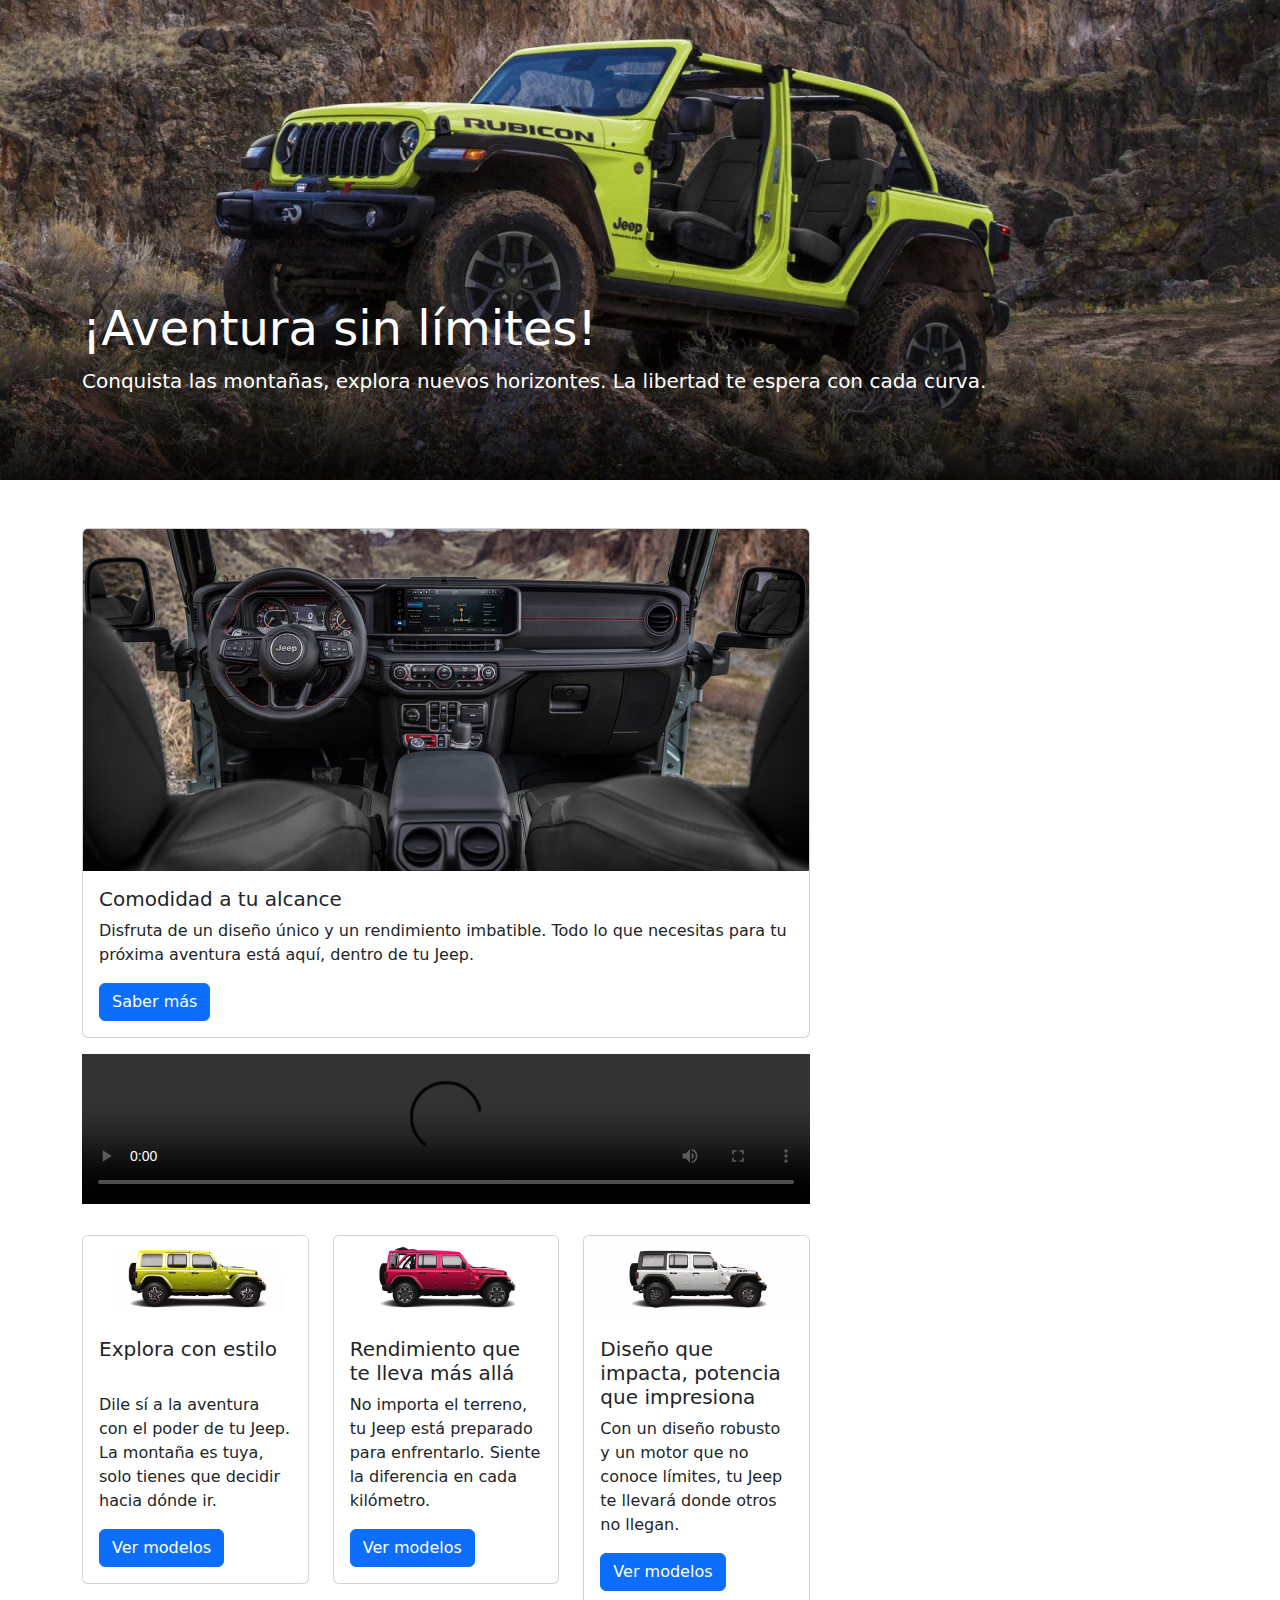
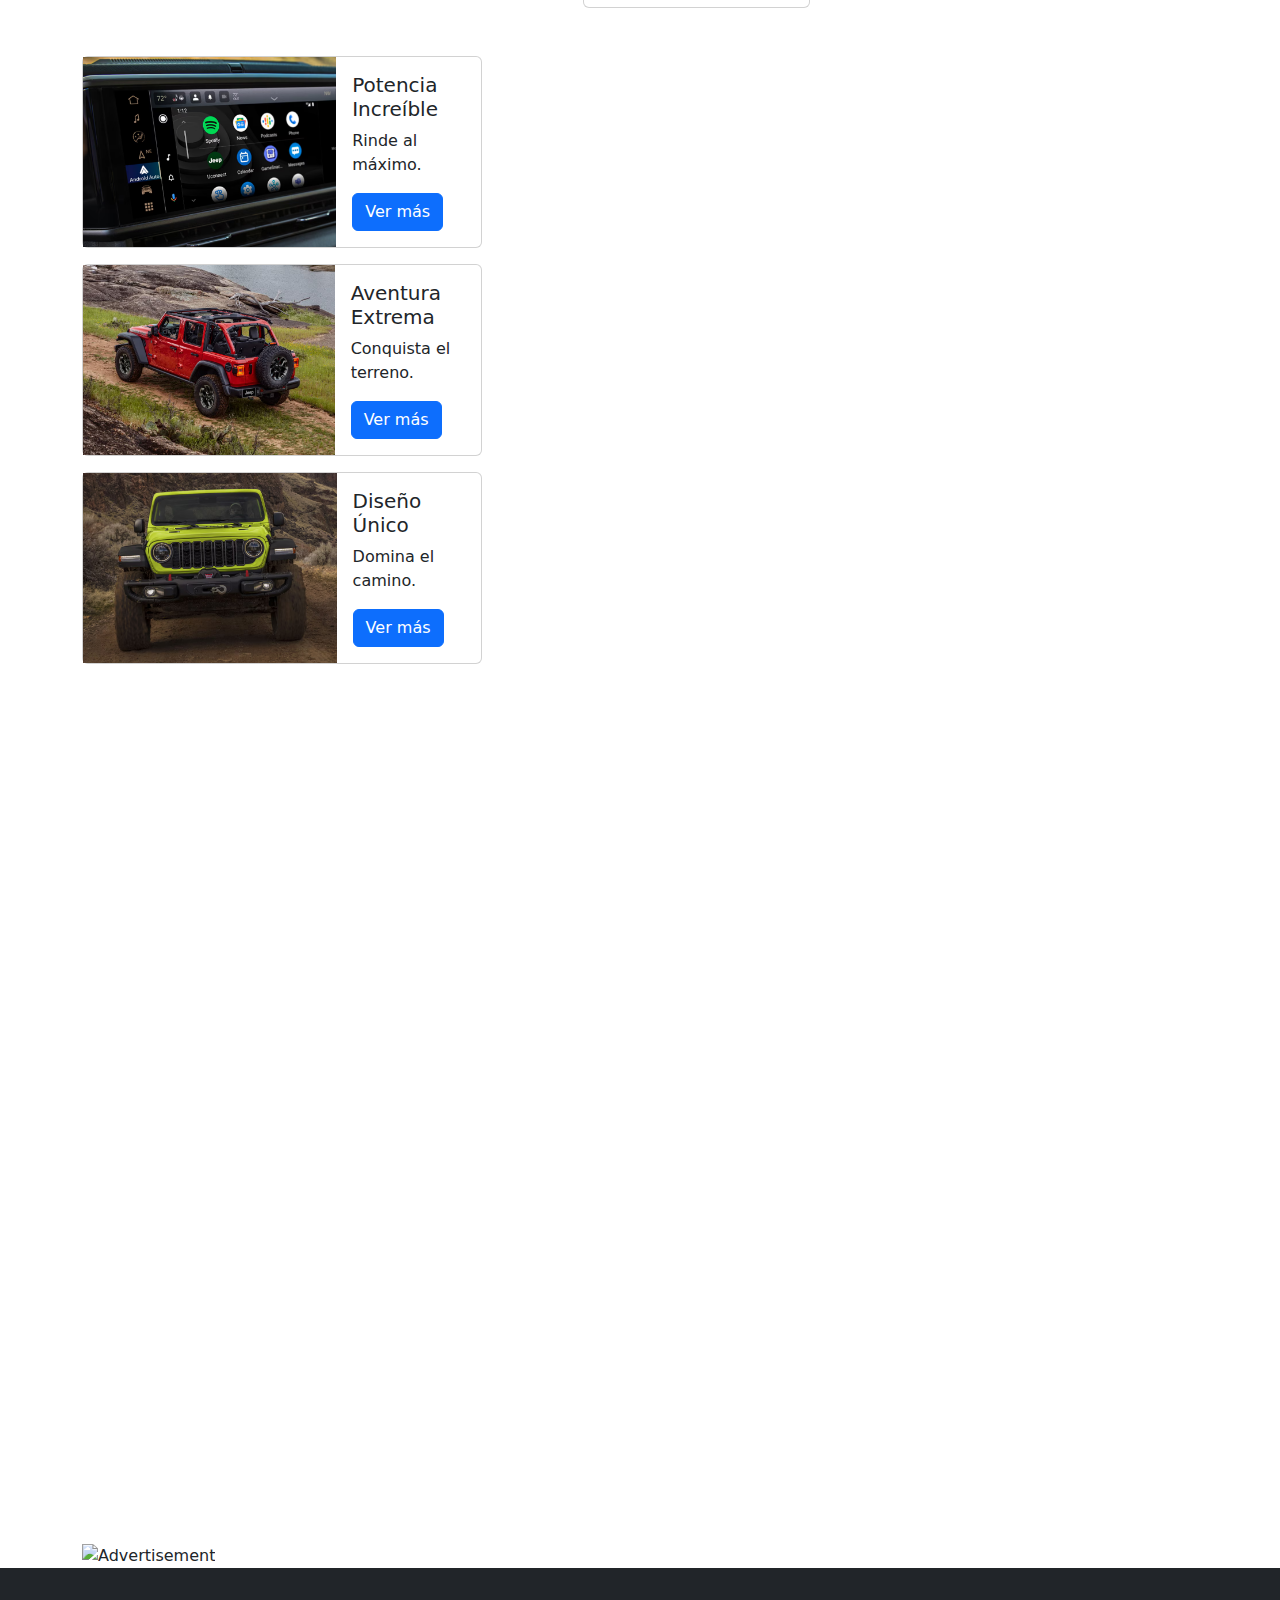
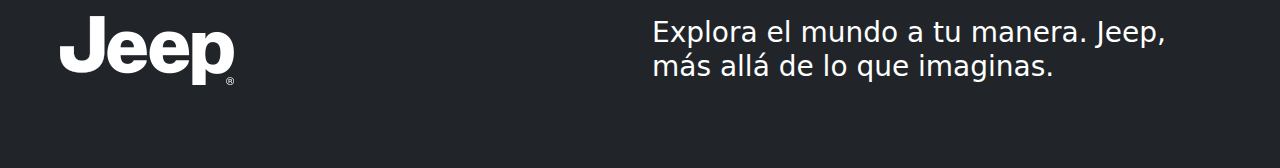
==== website-tag/index.html @ ccde7c2b "Newletter terminado con data layers y pixeles incluidos" ====
<!DOCTYPE html>
<html lang="en">
<head>
  <meta charset="UTF-8">
  <meta name="viewport" content="width=device-width, initial-scale=1.0">
  <link rel="stylesheet" href="style.css">
  <title>Boletín</title>
  <link href="https://cdn.jsdelivr.net/npm/bootstrap@5.3.3/dist/css/bootstrap.min.css" rel="stylesheet" integrity="sha384-QWTKZyjpPEjISv5WaRU9OFeRpok6YctnYmDr5pNlyT2bRjXh0JMhjY6hW+ALEwIH" crossorigin="anonymous">
</head>
<body>
  <div class="jumbotron jumbotron-fluid banner" style="background-image: url('images/2024-jeep-vlp-wrangler-cover-overview-mx-dk-v2.jpg.img.2880.jpg.avif');">
    <div class="container text-white banner-container">
      <h1 class="display-5 ">¡Aventura sin límites!</h1>
      <p class="lead">Conquista las montañas, explora nuevos horizontes. La libertad te espera con cada curva.</p>
    </div>
  </div>

  <div class="container mt-5">

     <div class="row g-5">
      <div class="col-8 column-left">
        <div class="card" style="width: 100%;">
          <img src="images/interior.jpg.avif" class="card-img-top" alt="...">
          <div class="card-body">
            <h5 class="card-title">Comodidad a tu alcance</h5>
            <p class="card-text">Disfruta de un diseño único y un rendimiento imbatible. Todo lo que necesitas para tu próxima aventura está aquí, dentro de tu Jeep.</p>
            <a href="#" class="btn btn-primary">Saber más</a>
          </div>
        </div>

        <div class="mt-3">
          <video id="video-anuncio" width="100%" height="auto" controls>
            <source src="https://lion.box.com/shared/static/6dds6v8f7323uedsgzostjl4fkvn8fxp.mp4" type="video/mp4">

          </video>
        </div>

        <div class="row mt-4">
          <div class="col">
            <div class="card container-jeep" style="width: 100%;">
              <img src="images/jeep-green.jpg.avif" class="card-img-top" alt="...">
              <div class="card-body">
                <h5 class="card-title">Explora con estilo <br> <br></h5>
                <p class="card-text">Dile sí a la aventura con el poder de tu Jeep. La montaña es tuya, solo tienes que decidir hacia dónde ir.</p>
                <a href="#" class="btn btn-primary">Ver modelos</a>
              </div>
            </div>
          </div>

          <div class="col">
            <div class="card container-jeep" style="width: 100%;">
              <img src="images/jeep-red.jpg.avif" class="card-img-top" alt="...">
              <div class="card-body">
                <h5 class="card-title">Rendimiento que te lleva más allá</h5>
                <p class="card-text">No importa el terreno, tu Jeep está preparado para enfrentarlo. Siente la diferencia en cada kilómetro.</p>
                <a href="#" class="btn btn-primary">Ver modelos</a>
              </div>
            </div>
          </div>

          <div class="col">
            <div class="card container-jeep" style="width: 100%;">
              <img src="images/jeep-white.jpg.avif" class="card-img-top" alt="...">
              <div class="card-body">
                <h5 class="card-title">Diseño que impacta, potencia que impresiona</h5>
                <p class="card-text">Con un diseño robusto y un motor que no conoce límites, tu Jeep te llevará donde otros no llegan.</p>
                <a href="#" class="btn btn-primary">Ver modelos</a>
              </div>
            </div>
          </div>

        </div>

      </div>
      <div class="col column-right">

        <div class="card card-right mb-3">
          <div class="d-flex">
            <!-- Imagen a la izquierda -->
            <div style="background-image: url('images/radio.jpg.avif');" class="img-right" ></div>
            <!-- Contenido de la card a la derecha -->
            <div class="card-body">
              <h5 class="card-title">Potencia Increíble</h5>
              <p class="card-text">Rinde al máximo.</p>
              <a href="#" class="btn btn-primary">Ver más</a>
            </div>
          </div>
        </div>



        <div class="card card-right mt-3">
          <div class="d-flex">
            <!-- Imagen a la izquierda -->
            <div style="background-image: url('images/red.jpg.avif');" class="img-right" ></div>

            <!-- Contenido de la card a la derecha -->
            <div class="card-body">
              <h5 class="card-title">Aventura Extrema</h5>
              <p class="card-text">Conquista el terreno.</p>
              <a href="#" class="btn btn-primary">Ver más</a>
            </div>
          </div>
        </div>

        <div class="card card-right my-3">
          <div class="d-flex">
            <!-- Imagen a la izquierda -->
            <div style="background-image: url('images/Front.jpg.avif'); width: 85%;" class="img-right"></div>

            <!-- Contenido de la card a la derecha -->
            <div class="card-body">
              <h5 class="card-title">Diseño Único</h5>
              <p class="card-text">Domina el camino.</p>
              <a href="#" class="btn btn-primary">Ver más</a>
            </div>
          </div>
        </div>

        <div style="text-align: center;">
          <ins class='dcmads' style='display:inline-block;width:300px;height:600px'
          data-dcm-placement='N7872.4315966DV360MX/B30394859.411142376'
          data-dcm-rendering-mode='script'
          data-dcm-https-only
          data-dcm-api-frameworks='[APIFRAMEWORKS]'
          data-dcm-omid-partner='[OMIDPARTNER]'
          data-dcm-gdpr-applies='gdpr=${GDPR}'
          data-dcm-gdpr-consent='gdpr_consent=${GDPR_CONSENT_755}'
          data-dcm-addtl-consent='addtl_consent=${ADDTL_CONSENT}'
          data-dcm-ltd='false'
          data-dcm-resettable-device-id=''
          data-dcm-app-id=''>
          <script src='https://www.googletagservices.com/dcm/dcmads.js'></script>
          </ins>
        </div>

        <div class="text" style="text-align: center;">
          <ins class="dcmads" style="display:inline-block; width:300px ;height:250px"
              data-dcm-placement="N7872.4315966DV360MX/B30394859.411141695"
              data-dcm-rendering-mode="script"
              data-dcm-https-only
              data-dcm-api-frameworks="[APIFRAMEWORKS]"
              data-dcm-omid-partner="[OMIDPARTNER]"
              data-dcm-gdpr-applies="gdpr=${GDPR}"
              data-dcm-gdpr-consent="gdpr_consent=${GDPR_CONSENT_755}"
              data-dcm-addtl-consent="addtl_consent=${ADDTL_CONSENT}"
              data-dcm-ltd="false"
              data-dcm-resettable-device-id=""
              data-dcm-app-id="">
              <script src="https://www.googletagservices.com/dcm/dcmads.js"></script>
          </ins>
        </div>


      </div>
     </div>

    <IMG SRC="https://ad.doubleclick.net/ddm/trackimp/N7872.4315966DV360MX/B30394859.411141743;dc_trk_aid=603281092;dc_trk_cid=227504314;ord=[timestamp];dc_lat=;dc_rdid=;tag_for_child_directed_treatment=;tfua=;gdpr=${GDPR};gdpr_consent=${GDPR_CONSENT_755};ltd=;dc_tdv=1?" attributionsrc BORDER="0" HEIGHT="1" WIDTH="1" ALT="Advertisement">

</div>
<div class="container-fluid bg-dark footer">
  <div class="row">
    <div class="col">
      <img src="images/logo-jeep.png.webp" alt="" class="mt-5 px-5 img-">
    </div>
    <div class="col text-white mt-5 px-5">
      <h3 class="text-footer">Explora el mundo a tu manera. Jeep, más allá de lo que imaginas.</h3>
    </div>
  </div>
</div>
<script src="https://cdn.jsdelivr.net/npm/bootstrap@5.3.3/dist/js/bootstrap.bundle.min.js" integrity="sha384-YvpcrYf0tY3lHB60NNkmXc5s9fDVZLESaAA55NDzOxhy9GkcIdslK1eN7N6jIeHz" crossorigin="anonymous"></script>
<script src="data-video.js"></script>
</body>
</html>
---- website-tag/style.css ----
.banner {
  background-size: cover;
  height: 30rem;
}

.banner-container {
  padding-top: 300px;
}

.card-right {
  width: 25rem;
}

.img-right {
  width: 100%;
  height: auto;
  background-size: cover;
  background-position: -70px 0;
  background-repeat: no-repeat;
}

.footer {
  height: 200px;
}

@media (max-width: 768px) {
  /* Mobile */
  .banner {
    background-size: cover;
    width: 100%;
    height: auto;
    background-position: -160px;
  }

  .banner-container {
    padding-bottom: 20px;
  }

  .container {
    margin: 0px auto;
  }

  .column-left {
    margin: 0px auto;
    width: 100%;
  }

  .column-right {
    margin: 0px auto;
  }

  .card-right {
    width: 95%;
    margin: 0px 10px;
  }

  #video-anuncio {
    /* width: 150%; */
  }

  .container-jeep {
    margin-top: 20px;
  }

  .img-right {
    width: 100%;
    height: auto;
    background-size: cover;
    background-position: -105px 0;
    background-repeat: no-repeat;
  }

  .img-footer {
    width: 120%;
  }
  .text-footer {
    font-size: small;
  }

}
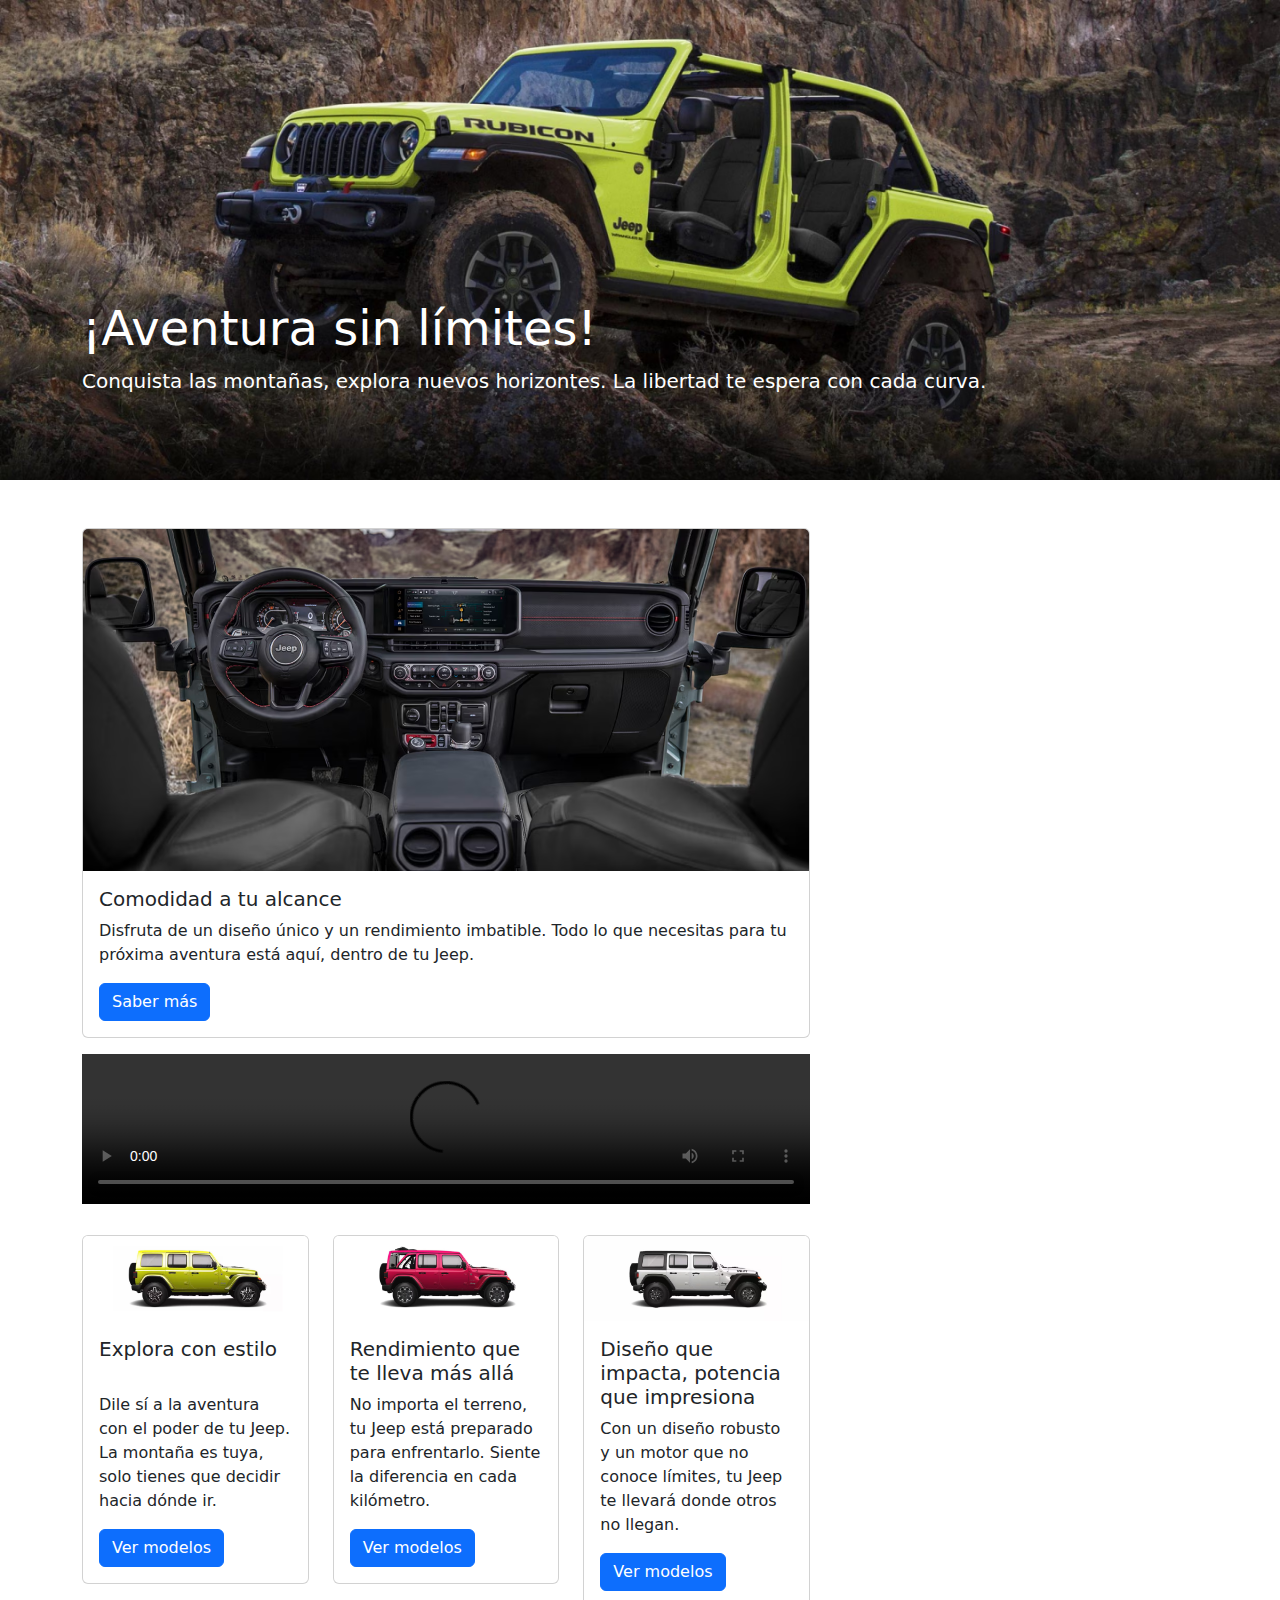
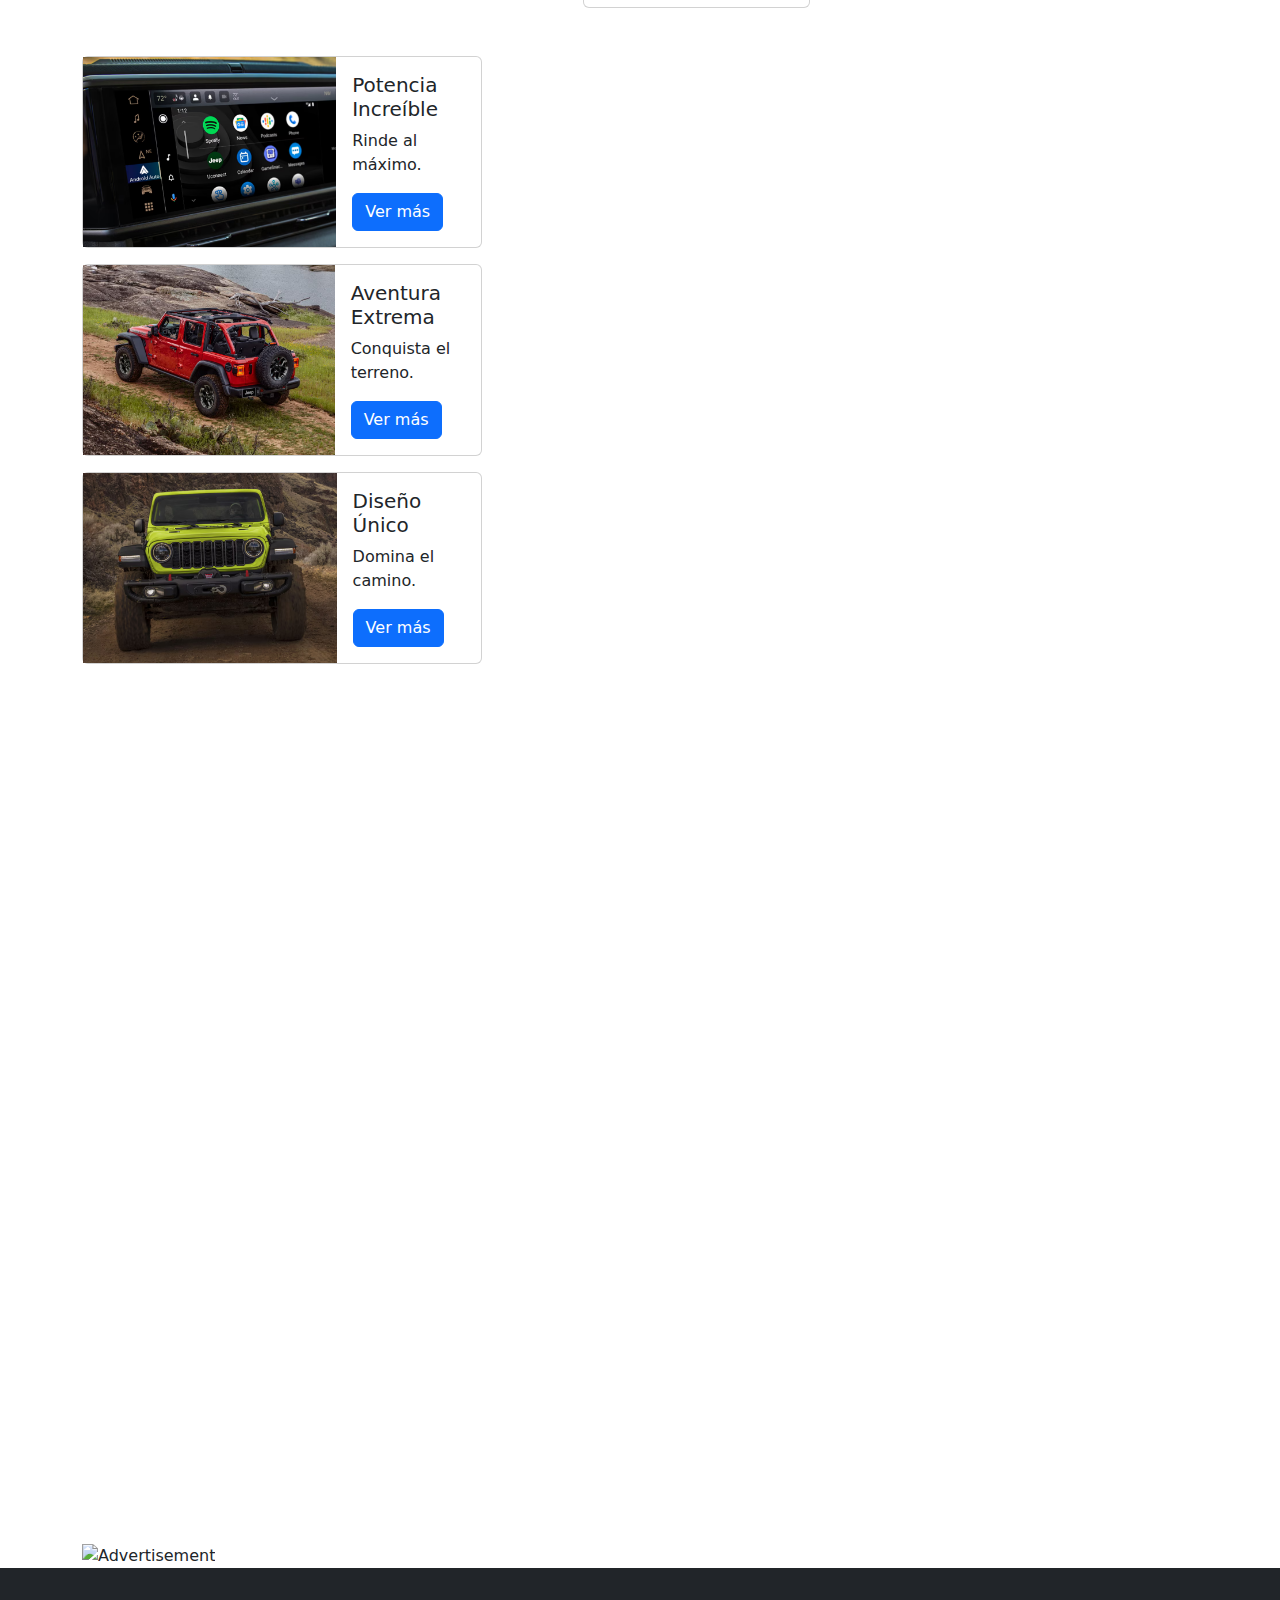
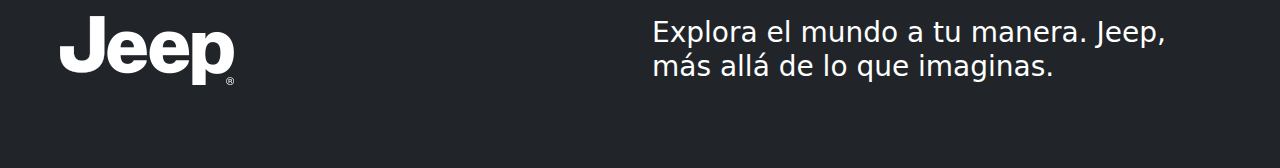
==== commit 32d8db6c: "Terminado" ====
--- a/website-tag/index.html
+++ b/website-tag/index.html
@@ -76,9 +76,7 @@
 
         <div class="card card-right mb-3">
           <div class="d-flex">
-            <!-- Imagen a la izquierda -->
             <div style="background-image: url('images/radio.jpg.avif');" class="img-right" ></div>
-            <!-- Contenido de la card a la derecha -->
             <div class="card-body">
               <h5 class="card-title">Potencia Increíble</h5>
               <p class="card-text">Rinde al máximo.</p>
@@ -91,10 +89,10 @@
 
         <div class="card card-right mt-3">
           <div class="d-flex">
-            <!-- Imagen a la izquierda -->
+
             <div style="background-image: url('images/red.jpg.avif');" class="img-right" ></div>
 
-            <!-- Contenido de la card a la derecha -->
+
             <div class="card-body">
               <h5 class="card-title">Aventura Extrema</h5>
               <p class="card-text">Conquista el terreno.</p>
@@ -105,10 +103,8 @@
 
         <div class="card card-right my-3">
           <div class="d-flex">
-            <!-- Imagen a la izquierda -->
-            <div style="background-image: url('images/Front.jpg.avif'); width: 85%;" class="img-right"></div>
 
-            <!-- Contenido de la card a la derecha -->
+            <div style="background-image: url('images/Front.jpg.avif');" class="img-right-diff"></div>
             <div class="card-body">
               <h5 class="card-title">Diseño Único</h5>
               <p class="card-text">Domina el camino.</p>
--- a/website-tag/style.css
+++ b/website-tag/style.css
@@ -9,6 +9,14 @@
 
 .card-right {
   width: 25rem;
+}
+
+.img-right-diff {
+  width: 85%;
+  height: auto;
+  background-size: cover;
+  background-position: -70px 0;
+  background-repeat: no-repeat;
 }
 
 .img-right {
@@ -23,7 +31,7 @@
   height: 200px;
 }
 
-@media (max-width: 768px) {
+@media (max-width: 767px) {
   /* Mobile */
   .banner {
     background-size: cover;
@@ -62,6 +70,7 @@
     margin-top: 20px;
   }
 
+
   .img-right {
     width: 100%;
     height: auto;
@@ -78,3 +87,32 @@
   }
 
 }
+
+@media (min-width: 768px) and (max-width: 1024px) {
+  /* Tablet */
+  .img-right-diff {
+    width: 40%;
+    height: auto;
+    background-size: cover;
+    background-position: -10px 0;
+    background-repeat: no-repeat;
+  }
+
+  .img-right {
+    width: 40%;
+    height: auto;
+    background-size: cover;
+    background-position: -10px 0;
+    background-repeat: no-repeat;
+  }
+  .card-right {
+    width: 70%;
+    margin: 0 auto;
+  }
+
+  .column-left {
+    width: 100%;
+    margin: 0 auto;
+  }
+
+}
